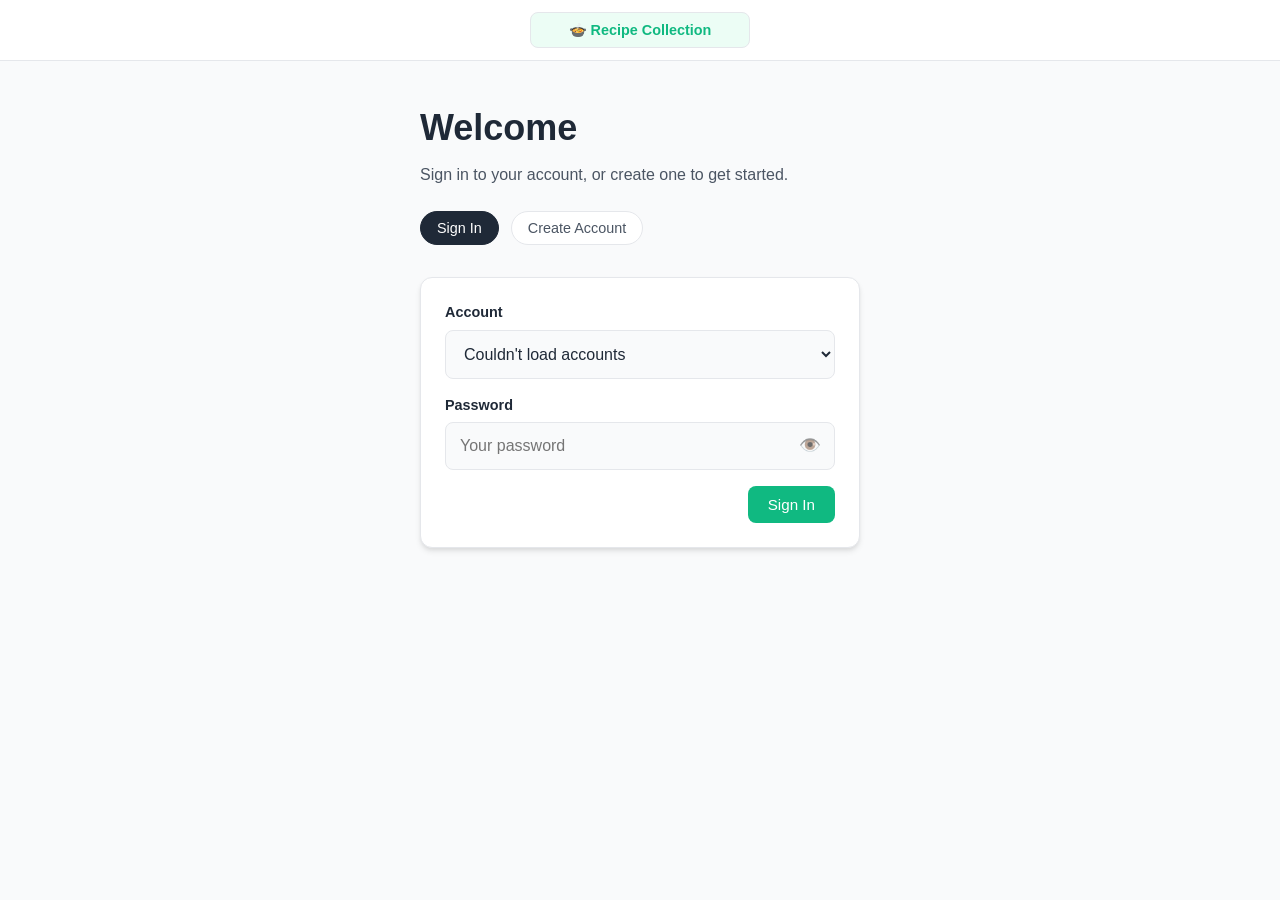
==== index.html @ 3d9f2f1e "commit new file system" ====
<!DOCTYPE html>
<html lang="en">
<head>
  <meta charset="UTF-8">
  <meta name="viewport" content="width=device-width, initial-scale=1.0">
  <script>
    // Apply saved theme's background instantly so loading never flashes white.
    (function () {
      var t = localStorage.getItem('site_theme') || 'light';
      var bg = { light: '#f9fafb', dark: '#0f172a', sepia: '#f4eae1' }[t] || '#f9fafb';
      document.documentElement.style.backgroundColor = bg;
      document.body && (document.body.style.backgroundColor = bg);
    })();
  </script>
  <title>Recipe Collection</title>
  <link rel="icon" type="image/svg+xml" href="favicon.svg">
  <link rel="stylesheet" href="css/style.css">
  <script src="js/config.js" defer></script>
  <script src="js/themes.js" defer></script>
  <script src="js/auth.js" defer></script>
  <script src="js/storage.js" defer></script>
  <script src="js/views.js" defer></script>
  <script src="js/app.js" defer></script>
</head>
<body>

  <!-- Permanent navbar — built once, never reloaded -->
  <nav class="navbar">
    <a href="#collection" class="nav-link" data-route="collection">My Collection</a>
    <a href="#explore" class="nav-link" data-route="explore">Explore Community</a>
    <a href="#add" class="nav-link" data-route="add">Add Recipes</a>
    <a href="#admin" class="nav-link" data-route="admin" id="admin-nav-link" style="display:none;">Admin</a>

    <div id="settings-menu" class="settings-menu">
      <button id="settings-btn" class="settings-btn" aria-label="Settings">⚙ Settings</button>
      <div id="settings-panel" class="settings-panel hidden">
        <div class="settings-row settings-user" id="settings-username">👤</div>
        <div class="settings-row">
          <label for="theme-select">Theme</label>
          <select id="theme-select">
            <option value="light">☀️ Light Emerald</option>
            <option value="dark">🌙 Dark Slate</option>
            <option value="sepia">🍂 Cozy Sepia</option>
          </select>
        </div>
        <button id="logout-btn" class="settings-logout">Log out</button>
      </div>
    </div>
  </nav>

  <!-- Tab content is rendered in here; the navbar above never changes -->
  <main class="container" id="app-content"></main>

  <!-- Shared edit modal, used by the Collection and Explore views -->
  <div id="edit-modal" class="modal-overlay hidden">
    <div class="modal-content" style="max-width: 650px; overflow-y: auto; max-height: 85vh;">
      <h3 id="edit-modal-title">📝 Edit Recipe</h3>
      <p id="edit-modal-note" style="margin-bottom: 16px; font-size: 0.85rem;"></p>
      <form id="edit-form">
        <div class="form-group">
          <label>Recipe Title</label>
          <input type="text" id="edit-title" required>
        </div>
        <div class="form-group">
          <label>Category</label>
          <select id="edit-category">
            <option value="Dinner">Dinner</option>
            <option value="Breakfast">Breakfast</option>
            <option value="Lunch">Lunch</option>
            <option value="Dessert">Dessert</option>
            <option value="Snack">Snack</option>
          </select>
        </div>
        <div class="form-group">
          <label>Preparation Time</label>
          <input type="text" id="edit-time">
        </div>
        <div class="form-group">
          <label>Ingredients (One item per line)</label>
          <textarea id="edit-ingredients" rows="5"></textarea>
        </div>
        <div class="form-group">
          <label>Instructions (One step per line)</label>
          <textarea id="edit-instructions" rows="5"></textarea>
        </div>
        <div class="modal-actions" style="flex-direction: row; justify-content: flex-end; gap: 8px;">
          <button type="button" id="close-edit-btn" class="text-btn">Cancel</button>
          <button type="submit" class="primary-btn">💾 Save Changes</button>
        </div>
      </form>
    </div>
  </div>

</body>
</html>
---- css/style.css ----
/* ==========================================================================
   1. ROOT VARIABLES & THEME ENGINE ENGINES
   ========================================================================== */
:root {
  /* Default: Light Emerald Theme Variables */
  --bg-main: #f9fafb;        /* Soft Cool Grey Background */
  --bg-card: #ffffff;
  --text-main: #1f2937;      /* Dark Charcoal Text */
  --text-muted: #4b5563;
  --border: #e5e7eb;
  --primary: #10b981;        /* Fresh Emerald Green */
  --primary-hover: #059669;
  --nav-active-bg: #ecfdf5;
  --danger: #ef4444;
  --danger-hover: #dc2626;
  --shadow: 0 4px 6px -1px rgba(0, 0, 0, 0.1), 0 2px 4px -1px rgba(0, 0, 0, 0.06);
  --modal-bg: rgba(0, 0, 0, 0.4);
  --radius: 12px;
}

/* Theme 2: Dark Slate Mode Configuration Overrides */
body.theme-dark {
  --bg-main: #0f172a;
  --bg-card: #1e293b;
  --text-main: #f8fafc;
  --text-muted: #94a3b8;
  --border: #334155;
  --primary: #10b981;
  --primary-hover: #059669;
  --nav-active-bg: #1e293b;
  --shadow: 0 4px 6px -1px rgba(0, 0, 0, 0.5);
  --modal-bg: rgba(0, 0, 0, 0.7);
}

/* Theme 3: Cozy Sepia Mode Configuration Overrides */
body.theme-sepia {
  --bg-main: #f4eae1;
  --bg-card: #fdf6ee;
  --text-main: #433422;
  --text-muted: #6f5f4e;
  --border: #e6d5c3;
  --primary: #c2410c;
  --primary-hover: #9a3412;
  --nav-active-bg: #fceddc;
  --shadow: 0 4px 6px -1px rgba(67, 52, 34, 0.06);
  --modal-bg: rgba(67, 52, 34, 0.3);
}

/* ==========================================================================
   2. GLOBAL BODY & CONTAINER BASE RESETS
   ========================================================================== */
* {
  box-sizing: border-box;
  margin: 0;
  padding: 0;
}

body {
  font-family: -apple-system, BlinkMacSystemFont, "Segoe UI", Roboto, Oxygen, Ubuntu, Cantarell, sans-serif;
  background-color: var(--bg-main);
  color: var(--text-main);
  line-height: 1.5;
  padding-bottom: 60px;
  transition: background-color 0.15s ease, color 0.15s ease;
}

.container {
  max-width: 1100px;
  margin: 0 auto;
  padding: 40px 20px;
}

h1 {
  font-size: 2.25rem;
  font-weight: 700;
  margin-bottom: 8px;
}

p {
  color: var(--text-muted);
}

/* ==========================================================================
   3. NAVIGATION BAR
   ========================================================================== */
.navbar {
  display: flex;
  flex-wrap: wrap;
  justify-content: center;
  align-items: center;
  gap: 8px 16px;
  background-color: var(--bg-card);
  padding: 12px 16px;
  border-bottom: 1px solid var(--border);
  position: sticky;
  top: 0;
  z-index: 10;
  transition: background-color 0.15s ease, border-color 0.15s ease;
}

/* ---- Settings dropdown ---- */
.settings-menu {
  position: relative;
  flex: 0 0 auto;
  margin-left: auto;
}

.settings-btn {
  font-size: 0.85rem;
  font-weight: 500;
  padding: 8px 14px;
  background: var(--bg-main);
  color: var(--text-muted);
  border: 1px solid var(--border);
  border-radius: 8px;
  cursor: pointer;
  transition: background-color 0.15s ease, color 0.15s ease;
}

.settings-btn:hover {
  background: var(--border);
  color: var(--text-main);
}

.settings-panel {
  position: absolute;
  top: calc(100% + 6px);
  right: 0;
  min-width: 220px;
  background: var(--bg-card);
  border: 1px solid var(--border);
  border-radius: 10px;
  box-shadow: 0 10px 24px -6px rgba(0, 0, 0, 0.25);
  padding: 10px;
  z-index: 200;
  display: flex;
  flex-direction: column;
  gap: 8px;
}

.settings-panel.hidden {
  display: none !important;
}

.settings-row {
  display: flex;
  align-items: center;
  justify-content: space-between;
  gap: 10px;
  font-size: 0.85rem;
  padding: 4px 6px;
}

.settings-row.settings-user {
  font-weight: 600;
  color: var(--text-main);
  border-bottom: 1px solid var(--border);
  padding-bottom: 10px;
}

.settings-row label {
  color: var(--text-muted);
  font-weight: 500;
}

.settings-row select {
  padding: 6px 10px;
  font-size: 0.82rem;
  border-radius: 6px;
  background: var(--bg-main);
  color: var(--text-main);
  border: 1px solid var(--border);
  cursor: pointer;
  outline: none;
}

.settings-logout {
  width: 100%;
  font-size: 0.85rem;
  padding: 9px 12px;
  background: var(--bg-main);
  color: var(--text-main);
  border: 1px solid var(--border);
  border-radius: 8px;
  cursor: pointer;
  transition: background-color 0.15s ease;
}

.settings-logout:hover {
  background: var(--border);
}

.nav-link {
  flex: 1 1 0;
  min-width: 72px;
  max-width: 220px;
  text-align: center;
  text-decoration: none;
  color: var(--text-muted);
  font-weight: 500;
  font-size: 0.9rem;
  line-height: 1.25;
  padding: 8px 10px;
  border: 1px solid var(--border);
  border-radius: 8px;
  transition: background-color 0.15s ease, color 0.15s ease;
}

.nav-link:hover {
  background-color: var(--bg-main);
  color: var(--text-main);
}

.nav-link.active {
  background-color: var(--nav-active-bg);
  color: var(--primary);
  font-weight: 600;
}

/* ==========================================================================
   4. CONTROLS PANEL (SEARCH & FILTERS)
   ========================================================================== */
.controls-panel {
  display: flex;
  flex-direction: column;
  gap: 16px;
  margin: 32px 0;
}

#search-bar {
  width: 100%;
  padding: 14px 20px;
  font-size: 1rem;
  background-color: var(--bg-card);
  color: var(--text-main);
  border: 1px solid var(--border);
  border-radius: var(--radius);
  box-shadow: inset 0 2px 4px rgba(0,0,0,0.02);
  outline: none;
  transition: background-color 0.15s ease, border-color 0.15s ease, color 0.15s ease;
}

#search-bar:focus {
  border-color: var(--primary);
  box-shadow: 0 0 0 3px rgba(16, 185, 129, 0.15);
}

body.theme-dark #search-bar:focus {
  box-shadow: 0 0 0 3px rgba(52, 211, 153, 0.15);
}

body.theme-sepia #search-bar:focus {
  box-shadow: 0 0 0 3px rgba(194, 65, 12, 0.15);
}

.filter-buttons {
  display: flex;
  flex-wrap: wrap;
  gap: 8px;
}

.filter-btn {
  background: var(--bg-card);
  border: 1px solid var(--border);
  padding: 8px 16px;
  font-size: 0.9rem;
  border-radius: 20px;
  cursor: pointer;
  color: var(--text-muted);
  transition: all 0.15s ease;
}

.filter-btn:hover {
  border-color: var(--text-muted);
  color: var(--text-main);
}

.filter-btn.active {
  background-color: var(--text-main);
  color: var(--bg-card);
  border-color: var(--text-main);
}

/* ==========================================================================
   5. RECIPE CARD GRID layout
   ========================================================================== */
.recipe-grid {
  display: grid;
  grid-template-columns: repeat(auto-fill, minmax(320px, 1fr));
  gap: 24px;
}

.recipe-card {
  background: var(--bg-card);
  border: 1px solid var(--border);
  border-radius: var(--radius);
  padding: 24px;
  box-shadow: var(--shadow);
  display: flex;
  flex-direction: column;
  height: max-content;
  transition: background-color 0.15s ease, border-color 0.15s ease, box-shadow 0.15s ease;
}

.card-header {
  display: flex;
  justify-content: space-between;
  align-items: center;
  margin-bottom: 12px;
  gap: 8px;
}

.badge {
  background: var(--bg-main);
  color: var(--text-muted);
  font-size: 0.75rem;
  font-weight: 600;
  text-transform: uppercase;
  padding: 4px 10px;
  border-radius: 12px;
  letter-spacing: 0.05em;
  transition: background-color 0.15s ease, color 0.15s ease;
}

.recipe-card h3 {
  font-size: 1.35rem;
  margin-bottom: 6px;
}

.meta-info {
  font-size: 0.87rem;
  margin-bottom: 16px;
}

/* Details card toggle animations */
details {
  border-top: 1px solid var(--border);
  padding-top: 12px;
  cursor: pointer;
}

summary {
  font-weight: 600;
  color: var(--primary);
  outline: none;
  padding: 4px 0;
}

details[open] summary {
  margin-bottom: 12px;
}

details h4 {
  margin: 14px 0 6px 0;
  font-size: 0.95rem;
  color: var(--text-main);
}

details ul, details ol {
  padding-left: 20px;
  font-size: 0.92rem;
  color: var(--text-muted);
}

details li {
  margin-bottom: 4px;
}

.source-link {
  display: inline-block;
  margin-top: 16px;
  font-size: 0.85rem;
  color: var(--text-muted);
  text-decoration: underline;
}

/* ==========================================================================
   6. FORMS & INPUT FIELDS (COLLECTION PAGE)
   ========================================================================== */
.input-card {
  background: var(--bg-card);
  border: 1px solid var(--border);
  border-radius: var(--radius);
  padding: 24px;
  box-shadow: var(--shadow);
  margin-top: 32px;
  transition: background-color 0.15s ease, border-color 0.15s ease;
}

textarea, .form-group input, .form-group select {
  width: 100%;
  padding: 14px;
  font-size: 1rem;
  background-color: var(--bg-main);
  color: var(--text-main);
  border: 1px solid var(--border);
  border-radius: 8px;
  resize: vertical;
  outline: none;
  font-family: inherit;
  transition: background-color 0.15s ease, border-color 0.15s ease, color 0.15s ease;
}

textarea:focus, .form-group input:focus, .form-group select:focus {
  border-color: var(--primary);
}

.toggle-actions {
  display: flex;
  gap: 12px;
  margin-bottom: 20px;
}

.form-group {
  margin-bottom: 16px;
}

.form-group label {
  display: block;
  font-weight: 600;
  margin-bottom: 6px;
  font-size: 0.9rem;
}

.actions {
  display: flex;
  justify-content: flex-end;
  margin-top: 16px;
}

/* ==========================================================================
   7. THEME MANAGER ELEMENT CONTROLS
   ========================================================================== */
.theme-wrapper {
  position: absolute;
  top: 16px;
  right: 20px;
  z-index: 100;
}

#theme-select {
  padding: 6px 12px;
  font-size: 0.85rem;
  font-weight: 500;
  border-radius: 6px;
  background: var(--bg-card);
  color: var(--text-main);
  border: 1px solid var(--border);
  cursor: pointer;
  outline: none;
  transition: background-color 0.15s ease, border-color 0.15s ease, color 0.15s ease;
}

/* ==========================================================================
   8. SYSTEM BUTTON PROFILES
   ========================================================================== */
button {
  font-family: inherit;
  font-size: 0.95rem;
  font-weight: 500;
  padding: 10px 20px;
  border-radius: 8px;
  cursor: pointer;
  border: none;
  transition: background-color 0.15s ease, color 0.15s ease;
}

.primary-btn { background: var(--primary); color: white; }
.primary-btn:hover { background: var(--primary-hover); }

.secondary-btn { background: #e0f2fe; color: #0369a1; }
.secondary-btn:hover { background: #bae6fd; }

body.theme-dark .secondary-btn { background: #0369a1; color: #f8fafc; }
body.theme-dark .secondary-btn:hover { background: #0284c7; }

.danger-btn { background: #fee2e2; color: var(--danger); }
.danger-btn:hover { background: #fecaca; }

body.theme-dark .danger-btn { background: #dc2626; color: #f8fafc; }
body.theme-dark .danger-btn:hover { background: #b91c1c; }

.text-btn { background: transparent; color: var(--text-muted); }
.text-btn:hover { color: var(--text-main); background: var(--bg-main); }

.print-btn {
  font-size: 0.8rem;
  padding: 4px 8px;
  background: var(--bg-main);
  color: var(--text-muted);
  border: 1px solid var(--border);
  margin-right: auto;
}
.print-btn:hover { background: var(--border); color: var(--text-main); }

.delete-btn { font-size: 0.8rem; padding: 4px 8px; background: #fff5f5; color: var(--danger); border: 1px solid #fecaca; }
.delete-btn:hover { background: #fee2e2; }

body.theme-dark .delete-btn { background: #7f1d1d; color: #fecaca; border-color: #991b1b; }
body.theme-dark .delete-btn:hover { background: #991b1b; }

.save-to-local-btn { font-size: 0.8rem; padding: 4px 8px; background: #f0fdf4; color: var(--primary); border: 1px solid #bbf7d0; }
.save-to-local-btn:hover { background: #dcfce7; }

body.theme-dark .save-to-local-btn { background: #064e3b; color: #a7f3d0; border-color: #047857; }
body.theme-dark .save-to-local-btn:hover { background: #047857; }

/* ==========================================================================
   9. INTERACTIVE POPUP MODALS & ALERTS
   ========================================================================== */
.status-box {
  margin-top: 20px;
  padding: 14px 20px;
  border-radius: 8px;
  font-weight: 500;
}
.status-box.info { background: #eff6ff; color: #1d4ed8; }
.status-box.loading { background: #fef3c7; color: #b45309; }
.status-box.success { background: #dcfce7; color: #15803d; }
.status-box.error { background: #fee2e2; color: #b91c1c; }

body.theme-dark .status-box.info { background: #1e3a8a; color: #93c5fd; }
body.theme-dark .status-box.loading { background: #78350f; color: #fde68a; }
body.theme-dark .status-box.success { background: #064e3b; color: #6ee7b7; }
body.theme-dark .status-box.error { background: #7f1d1d; color: #fca5a5; }

.empty-state { text-align: center; color: var(--text-muted); padding: 40px 0; grid-column: 1 / -1; }

.modal-overlay {
  position: fixed;
  top: 0;
  left: 0;
  width: 100%;
  height: 100%;
  background-color: var(--modal-bg);
  backdrop-filter: blur(4px);
  display: flex;
  justify-content: center;
  align-items: center;
  z-index: 100;
}

.modal-content {
  background: var(--bg-card);
  padding: 32px;
  border-radius: var(--radius);
  max-width: 500px;
  width: 90%;
  box-shadow: 0 20px 25px -5px rgba(0, 0, 0, 0.2);
}

.modal-content h3 {
  margin-bottom: 12px;
  font-size: 1.4rem;
}

.modal-actions {
  display: flex;
  flex-direction: column;
  gap: 10px;
  margin-top: 24px;
}

.hidden {
  display: none !important;
}

/* ==========================================================================
   10. PRINT OPTIMIZATION
   ========================================================================== */
@media print {
  body {
    background: white !important;
    color: black !important;
    padding: 0 !important;
  }
  .navbar, .controls-panel, button, .delete-btn, .save-to-local-btn, summary, .source-link, .theme-wrapper {
    display: none !important;
  }
  .container {
    max-width: 100% !important;
    padding: 0 !important;
    margin: 0 !important;
  }
  .recipe-grid {
    display: block !important;
  }
  .recipe-card {
    border: none !important;
    box-shadow: none !important;
    padding: 0 !important;
    margin-bottom: 40px;
    page-break-inside: avoid;
  }
  details {
    border: none !important;
    padding: 0 !important;
  }
  details > summary::-webkit-details-marker { display:none; }
  details:not([open]) > * { display: block !important; }
}

/* ==========================================================================
   11. CARD ACTION DROPDOWN MENU
   ========================================================================== */
.card-header {
  flex-wrap: wrap;
  row-gap: 6px;
}

.card-header .badge {
  margin-right: auto;
}

.action-menu {
  position: relative;
  display: inline-block;
}

.action-menu-btn {
  font-size: 0.85rem;
  padding: 6px 12px;
  background: var(--bg-main);
  color: var(--text-muted);
  border: 1px solid var(--border);
  border-radius: 8px;
  cursor: pointer;
  transition: background-color 0.15s ease, color 0.15s ease;
}

.action-menu-btn:hover {
  background: var(--border);
  color: var(--text-main);
}

.action-menu-panel {
  position: absolute;
  top: calc(100% + 4px);
  right: 0;
  min-width: 170px;
  background: var(--bg-card);
  border: 1px solid var(--border);
  border-radius: 10px;
  box-shadow: 0 10px 20px -5px rgba(0, 0, 0, 0.2);
  padding: 6px;
  z-index: 50;
  display: flex;
  flex-direction: column;
  gap: 2px;
}

.action-menu-panel.hidden {
  display: none !important;
}

.action-menu-item {
  width: 100%;
  text-align: left;
  background: transparent;
  border: none;
  color: var(--text-main);
  font-size: 0.88rem;
  padding: 9px 12px;
  border-radius: 6px;
  cursor: pointer;
  transition: background-color 0.12s ease;
}

.action-menu-item:hover {
  background: var(--bg-main);
}

.action-menu-item.danger {
  color: var(--danger);
}

.action-menu-item.danger:hover {
  background: #fee2e2;
}

body.theme-dark .action-menu-item.danger:hover {
  background: #7f1d1d;
}

@media print {
  .action-menu { display: none !important; }
}
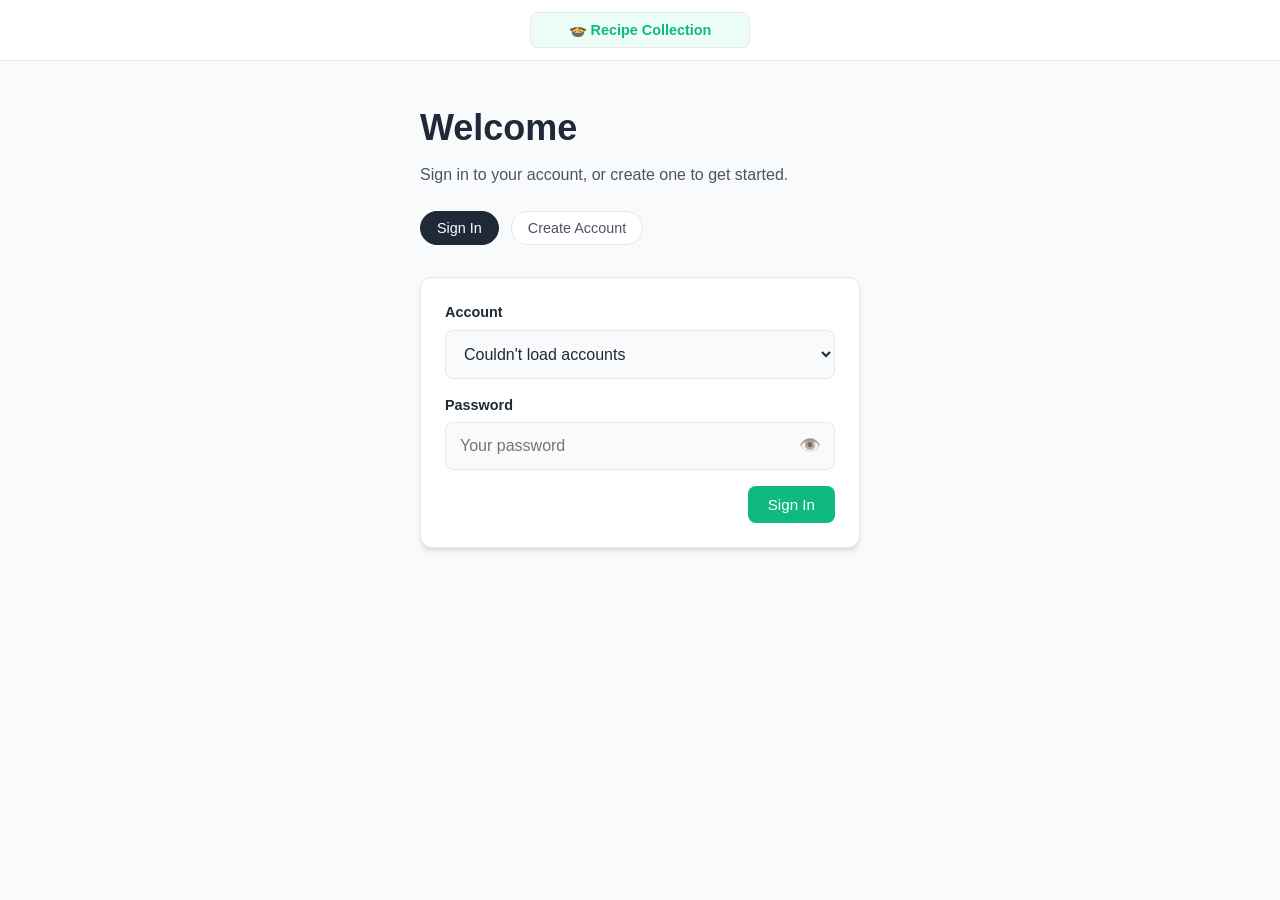
==== commit a4af2a8d: "commit add change password option" ====
--- a/index.html
+++ b/index.html
@@ -4,12 +4,14 @@
   <meta charset="UTF-8">
   <meta name="viewport" content="width=device-width, initial-scale=1.0">
   <script>
-    // Apply saved theme's background instantly so loading never flashes white.
+    // Set the theme class on <html> immediately, before the stylesheet loads,
+    // so the page paints in the correct theme with no flash. The actual colors
+    // live in style.css (html.theme-dark / html.theme-sepia) — not duplicated
+    // here — so there is one source of truth for theme colors.
     (function () {
-      var t = localStorage.getItem('site_theme') || 'light';
-      var bg = { light: '#f9fafb', dark: '#0f172a', sepia: '#f4eae1' }[t] || '#f9fafb';
-      document.documentElement.style.backgroundColor = bg;
-      document.body && (document.body.style.backgroundColor = bg);
+      var t = 'light';
+      try { var p = JSON.parse(localStorage.getItem('account_prefs') || '{}'); if (p.theme) t = p.theme; } catch (e) {}
+      if (t !== 'light') document.documentElement.className = 'theme-' + t;
     })();
   </script>
   <title>Recipe Collection</title>
@@ -43,6 +45,15 @@
             <option value="sepia">🍂 Cozy Sepia</option>
           </select>
         </div>
+        <div class="settings-row">
+          <label for="images-toggle">Show recipe images</label>
+          <input type="checkbox" id="images-toggle">
+        </div>
+        <div class="settings-row">
+          <label for="autoshare-toggle">Auto-share new recipes to community</label>
+          <input type="checkbox" id="autoshare-toggle">
+        </div>
+        <button id="change-password-btn" class="settings-logout" style="margin-bottom:6px;">Change Password</button>
         <button id="logout-btn" class="settings-logout">Log out</button>
       </div>
     </div>
@@ -83,13 +94,53 @@
           <label>Instructions (One step per line)</label>
           <textarea id="edit-instructions" rows="5"></textarea>
         </div>
+        <div class="form-group">
+          <label>Image link (Optional)</label>
+          <input type="url" id="edit-image" placeholder="https://site.com/photo.jpg">
+        </div>
         <div class="modal-actions" style="flex-direction: row; justify-content: flex-end; gap: 8px;">
           <button type="button" id="close-edit-btn" class="text-btn">Cancel</button>
           <button type="submit" class="primary-btn">💾 Save Changes</button>
         </div>
       </form>
     </div>
+  <!-- Change password modal -->
+  <div id="password-modal" class="modal-overlay hidden">
+    <div class="modal-content" style="max-width: 440px;">
+      <h3>🔑 Change Password</h3>
+      <p style="margin-bottom: 16px; font-size: 0.85rem;">Enter your current password, then choose a new one.</p>
+      <form id="password-form">
+        <div class="form-group">
+          <label>Current Password</label>
+          <div class="password-wrap">
+            <input type="password" id="pw-current" required>
+            <button type="button" class="password-toggle" data-target="pw-current" aria-label="Show password">👁️</button>
+          </div>
+        </div>
+        <div class="form-group">
+          <label>New Password</label>
+          <div class="password-wrap">
+            <input type="password" id="pw-new" required>
+            <button type="button" class="password-toggle" data-target="pw-new" aria-label="Show password">👁️</button>
+          </div>
+        </div>
+        <div class="form-group">
+          <label>Confirm New Password</label>
+          <div class="password-wrap">
+            <input type="password" id="pw-new2" required>
+            <button type="button" class="password-toggle" data-target="pw-new2" aria-label="Show password">👁️</button>
+          </div>
+        </div>
+        <div id="password-status" class="status-box hidden" style="margin-bottom:12px;"></div>
+        <div class="modal-actions" style="flex-direction: row; justify-content: flex-end; gap: 8px;">
+          <button type="button" id="close-password-btn" class="text-btn">Cancel</button>
+          <button type="submit" class="primary-btn">💾 Change Password</button>
+        </div>
+      </form>
+    </div>
   </div>
+
+  <!-- Image picker builds its own overlay in JS (see pickImage in app.js) -->
 
 </body>
 </html>
--- a/css/style.css
+++ b/css/style.css
@@ -1,6 +1,10 @@
 /* ==========================================================================
-   1. ROOT VARIABLES & THEME ENGINE ENGINES
-   ========================================================================== */
+   1. ROOT VARIABLES & THEME ENGINE
+   ========================================================================== */
+/* Theme variables and the page background live on the <html> element — the
+   root of the page. A background on <html> covers the entire viewport by
+   definition, independent of how much content any page has. The theme class
+   (theme-dark / theme-sepia) is set on <html> by themes.js. */
 :root {
   /* Default: Light Emerald Theme Variables */
   --bg-main: #f9fafb;        /* Soft Cool Grey Background */
@@ -19,7 +23,7 @@
 }
 
 /* Theme 2: Dark Slate Mode Configuration Overrides */
-body.theme-dark {
+html.theme-dark {
   --bg-main: #0f172a;
   --bg-card: #1e293b;
   --text-main: #f8fafc;
@@ -33,7 +37,7 @@
 }
 
 /* Theme 3: Cozy Sepia Mode Configuration Overrides */
-body.theme-sepia {
+html.theme-sepia {
   --bg-main: #f4eae1;
   --bg-card: #fdf6ee;
   --text-main: #433422;
@@ -55,13 +59,19 @@
   padding: 0;
 }
 
+/* The page background lives here, on the root element, so it always covers
+   the full viewport regardless of content height. */
+html {
+  background-color: var(--bg-main);
+  transition: background-color 0.15s ease;
+}
+
 body {
   font-family: -apple-system, BlinkMacSystemFont, "Segoe UI", Roboto, Oxygen, Ubuntu, Cantarell, sans-serif;
-  background-color: var(--bg-main);
   color: var(--text-main);
   line-height: 1.5;
   padding-bottom: 60px;
-  transition: background-color 0.15s ease, color 0.15s ease;
+  transition: color 0.15s ease;
 }
 
 .container {
@@ -245,11 +255,11 @@
   box-shadow: 0 0 0 3px rgba(16, 185, 129, 0.15);
 }
 
-body.theme-dark #search-bar:focus {
+html.theme-dark #search-bar:focus {
   box-shadow: 0 0 0 3px rgba(52, 211, 153, 0.15);
 }
 
-body.theme-sepia #search-bar:focus {
+html.theme-sepia #search-bar:focus {
   box-shadow: 0 0 0 3px rgba(194, 65, 12, 0.15);
 }
 
@@ -471,14 +481,14 @@
 .secondary-btn { background: #e0f2fe; color: #0369a1; }
 .secondary-btn:hover { background: #bae6fd; }
 
-body.theme-dark .secondary-btn { background: #0369a1; color: #f8fafc; }
-body.theme-dark .secondary-btn:hover { background: #0284c7; }
+html.theme-dark .secondary-btn { background: #0369a1; color: #f8fafc; }
+html.theme-dark .secondary-btn:hover { background: #0284c7; }
 
 .danger-btn { background: #fee2e2; color: var(--danger); }
 .danger-btn:hover { background: #fecaca; }
 
-body.theme-dark .danger-btn { background: #dc2626; color: #f8fafc; }
-body.theme-dark .danger-btn:hover { background: #b91c1c; }
+html.theme-dark .danger-btn { background: #dc2626; color: #f8fafc; }
+html.theme-dark .danger-btn:hover { background: #b91c1c; }
 
 .text-btn { background: transparent; color: var(--text-muted); }
 .text-btn:hover { color: var(--text-main); background: var(--bg-main); }
@@ -496,14 +506,14 @@
 .delete-btn { font-size: 0.8rem; padding: 4px 8px; background: #fff5f5; color: var(--danger); border: 1px solid #fecaca; }
 .delete-btn:hover { background: #fee2e2; }
 
-body.theme-dark .delete-btn { background: #7f1d1d; color: #fecaca; border-color: #991b1b; }
-body.theme-dark .delete-btn:hover { background: #991b1b; }
+html.theme-dark .delete-btn { background: #7f1d1d; color: #fecaca; border-color: #991b1b; }
+html.theme-dark .delete-btn:hover { background: #991b1b; }
 
 .save-to-local-btn { font-size: 0.8rem; padding: 4px 8px; background: #f0fdf4; color: var(--primary); border: 1px solid #bbf7d0; }
 .save-to-local-btn:hover { background: #dcfce7; }
 
-body.theme-dark .save-to-local-btn { background: #064e3b; color: #a7f3d0; border-color: #047857; }
-body.theme-dark .save-to-local-btn:hover { background: #047857; }
+html.theme-dark .save-to-local-btn { background: #064e3b; color: #a7f3d0; border-color: #047857; }
+html.theme-dark .save-to-local-btn:hover { background: #047857; }
 
 /* ==========================================================================
    9. INTERACTIVE POPUP MODALS & ALERTS
@@ -519,10 +529,10 @@
 .status-box.success { background: #dcfce7; color: #15803d; }
 .status-box.error { background: #fee2e2; color: #b91c1c; }
 
-body.theme-dark .status-box.info { background: #1e3a8a; color: #93c5fd; }
-body.theme-dark .status-box.loading { background: #78350f; color: #fde68a; }
-body.theme-dark .status-box.success { background: #064e3b; color: #6ee7b7; }
-body.theme-dark .status-box.error { background: #7f1d1d; color: #fca5a5; }
+html.theme-dark .status-box.info { background: #1e3a8a; color: #93c5fd; }
+html.theme-dark .status-box.loading { background: #78350f; color: #fde68a; }
+html.theme-dark .status-box.success { background: #064e3b; color: #6ee7b7; }
+html.theme-dark .status-box.error { background: #7f1d1d; color: #fca5a5; }
 
 .empty-state { text-align: center; color: var(--text-muted); padding: 40px 0; grid-column: 1 / -1; }
 
@@ -678,10 +688,91 @@
   background: #fee2e2;
 }
 
-body.theme-dark .action-menu-item.danger:hover {
+html.theme-dark .action-menu-item.danger:hover {
   background: #7f1d1d;
 }
 
 @media print {
   .action-menu { display: none !important; }
 }
+
+/* ==========================================================================
+   12. RECIPE IMAGES & IMAGE PICKER
+   ========================================================================== */
+.card-image {
+  margin: 0 -24px 16px;
+  overflow: hidden;
+}
+
+.card-image img {
+  width: 100%;
+  height: 180px;
+  object-fit: cover;
+  display: block;
+}
+
+/* Image picker modal */
+.image-choices {
+  display: grid;
+  grid-template-columns: repeat(auto-fill, minmax(140px, 1fr));
+  gap: 10px;
+}
+
+.image-choice {
+  padding: 0;
+  border: 3px solid transparent;
+  border-radius: 8px;
+  overflow: hidden;
+  cursor: pointer;
+  background: var(--bg-main);
+  transition: border-color 0.15s ease;
+}
+
+.image-choice img {
+  width: 100%;
+  height: 110px;
+  object-fit: cover;
+  display: block;
+}
+
+.image-choice.selected {
+  border-color: var(--primary);
+}
+
+/* Settings checkbox row */
+.settings-row input[type="checkbox"] {
+  width: 18px;
+  height: 18px;
+  cursor: pointer;
+  accent-color: var(--primary);
+}
+
+/* ==========================================================================
+   13. PASSWORD FIELDS (show/hide eye toggle)
+   ========================================================================== */
+.password-wrap {
+  position: relative;
+}
+
+.password-wrap input {
+  padding-right: 48px;
+  width: 100%;
+}
+
+.password-toggle {
+  position: absolute;
+  top: 50%;
+  right: 6px;
+  transform: translateY(-50%);
+  background: transparent;
+  border: none;
+  cursor: pointer;
+  font-size: 1.1rem;
+  padding: 6px 8px;
+  line-height: 1;
+  opacity: 0.65;
+}
+
+.password-toggle:hover {
+  opacity: 1;
+}
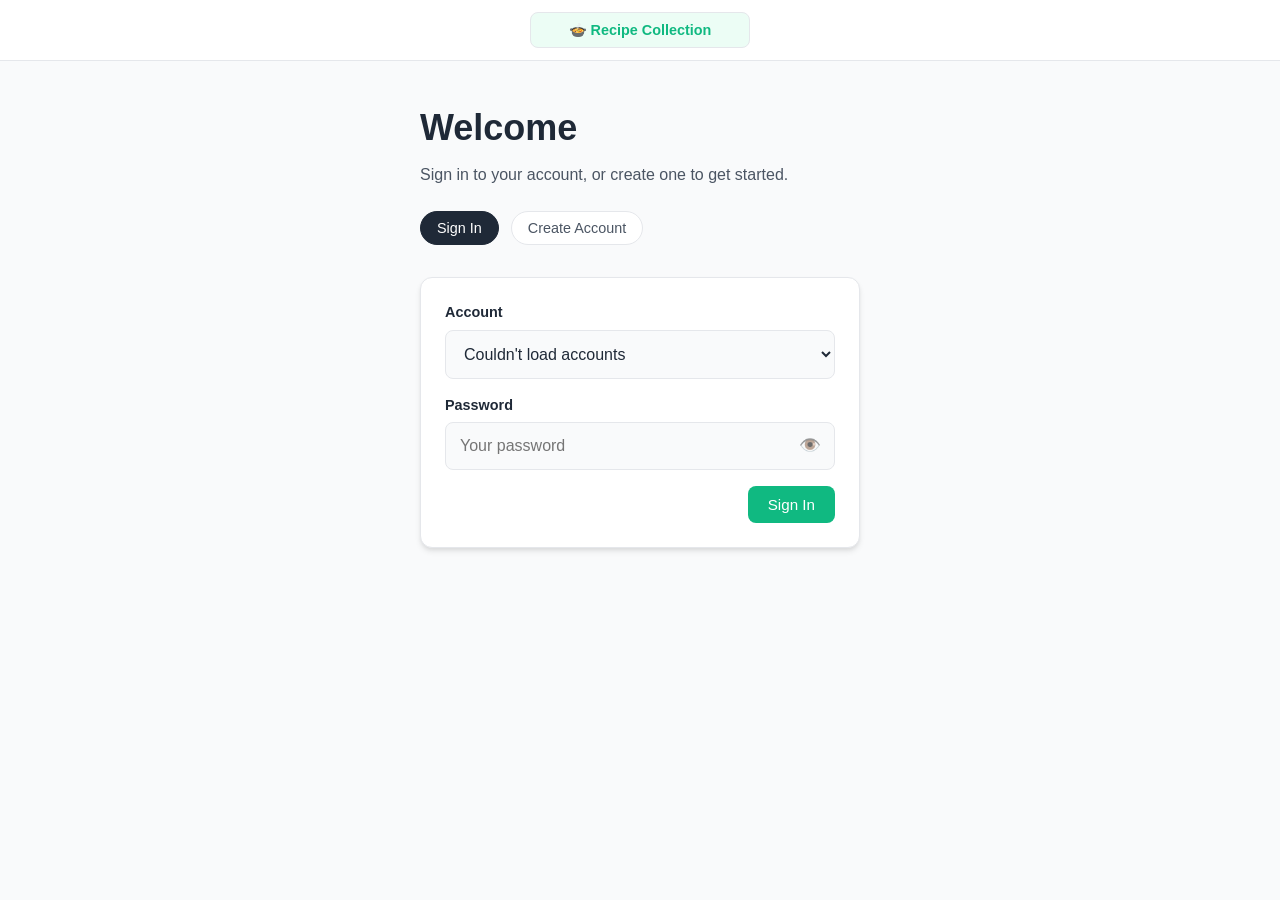
==== commit ce13513d: "Update index.html" ====
--- a/index.html
+++ b/index.html
@@ -104,6 +104,8 @@
         </div>
       </form>
     </div>
+  </div>
+
   <!-- Change password modal -->
   <div id="password-modal" class="modal-overlay hidden">
     <div class="modal-content" style="max-width: 440px;">
